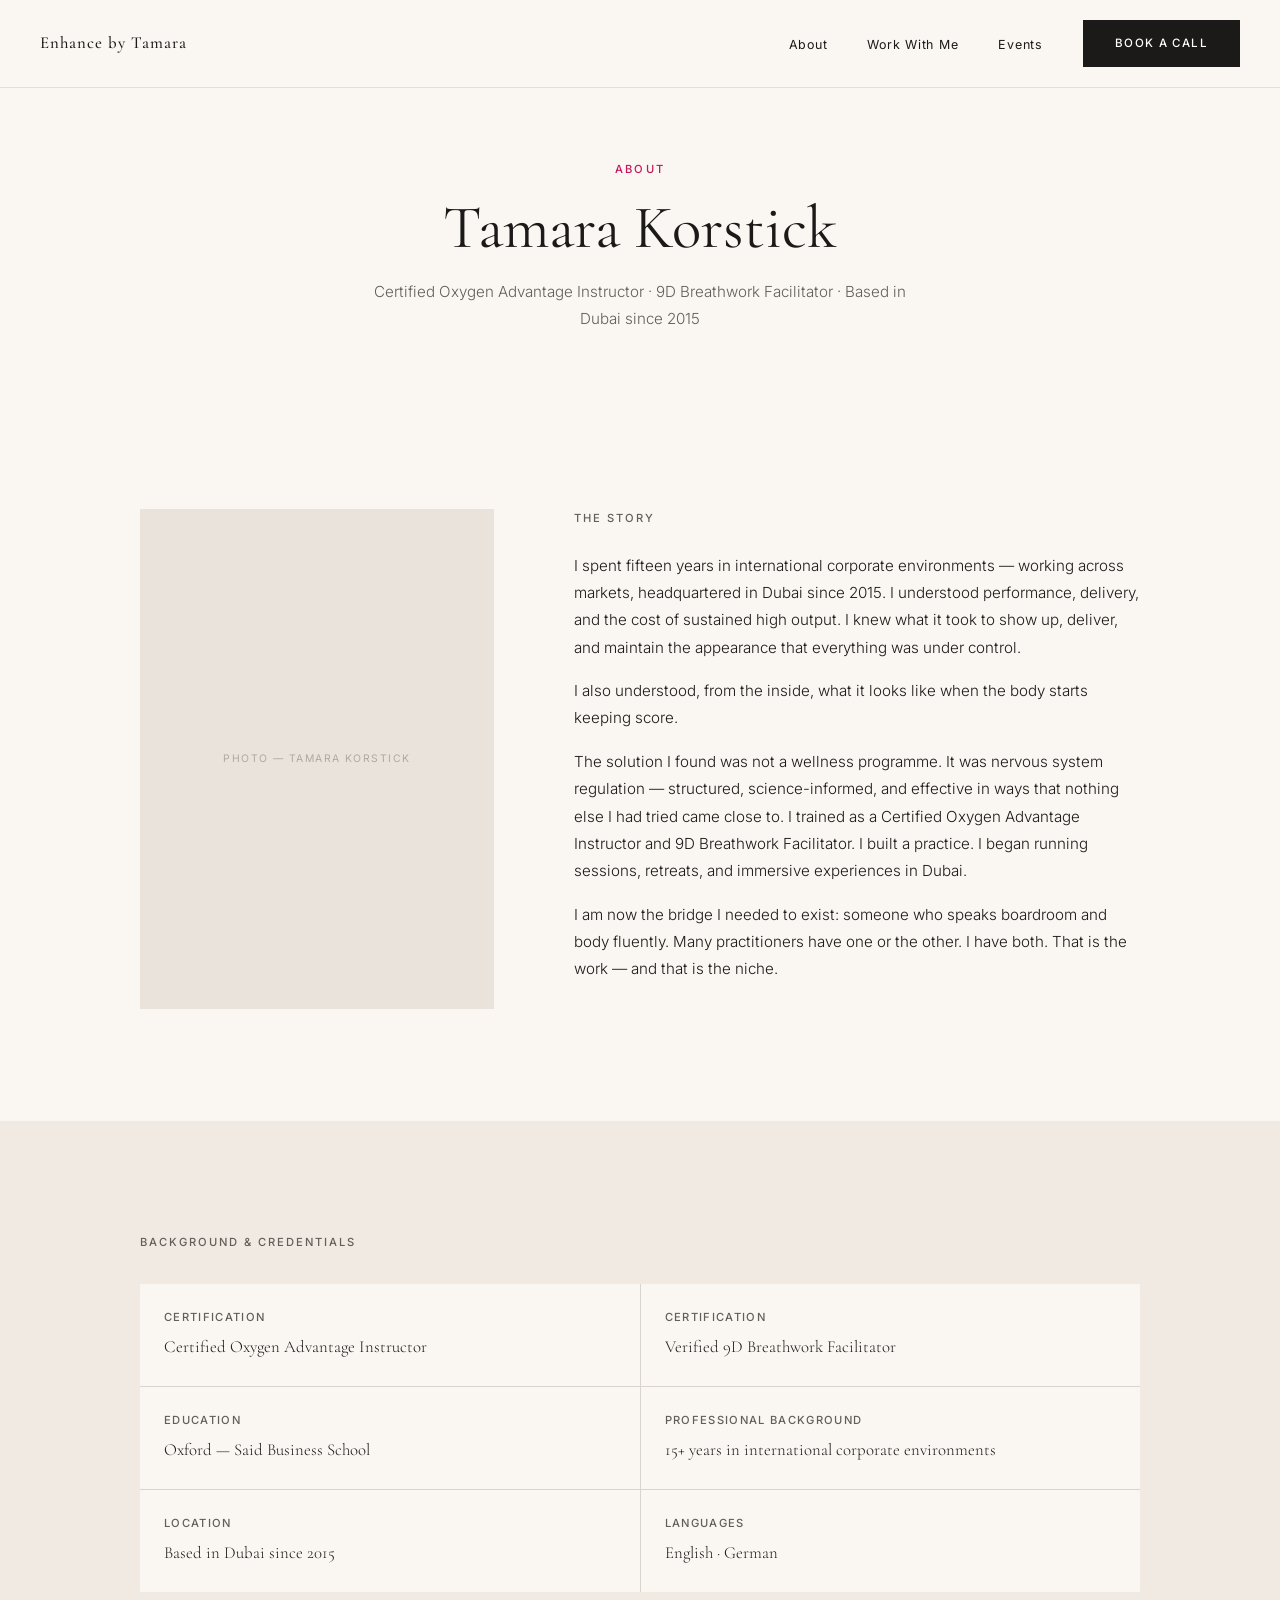
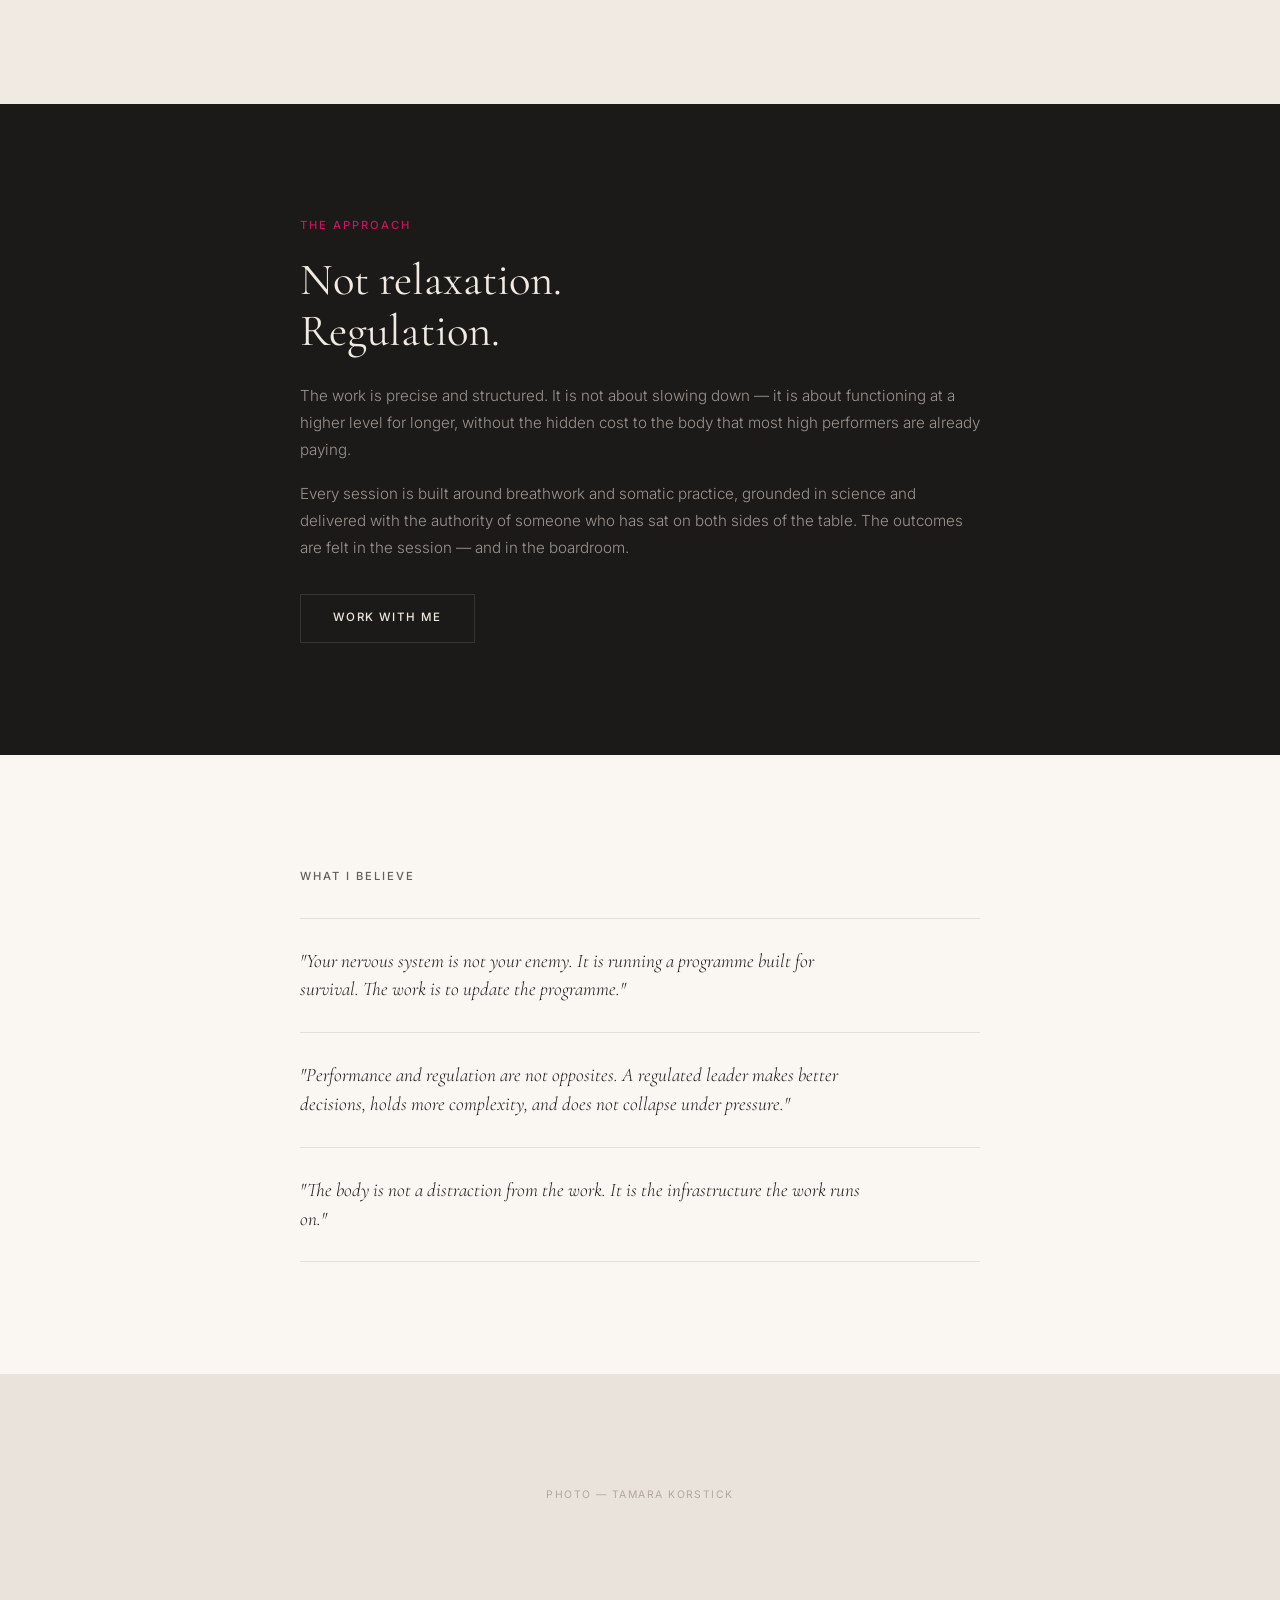
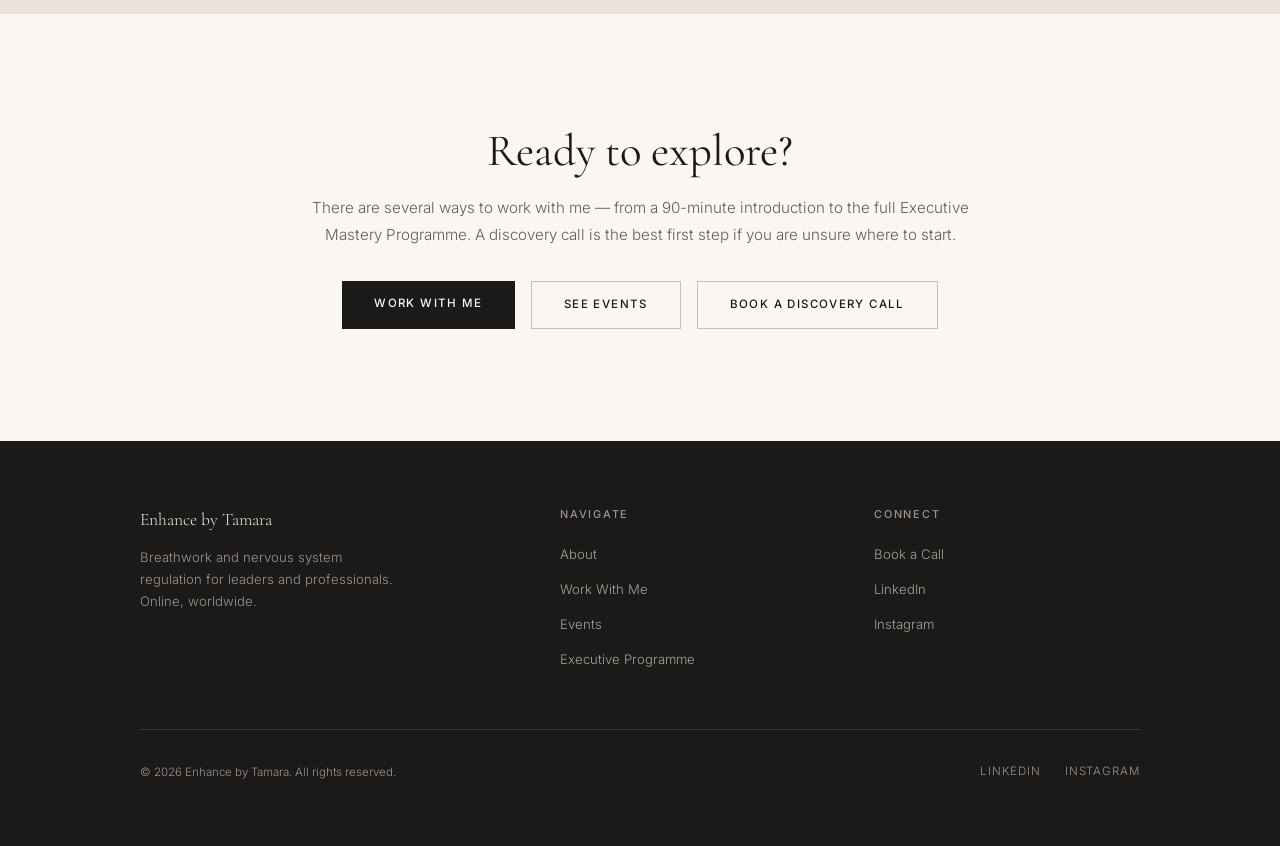
==== about.html @ 5b15f2de "Initial commit: Tamara main site Co-Authored-By: Claude Sonnet 4.6 <noreply@anthropic.com>" ====
<!DOCTYPE html>
<html lang="en">
<head>
  <script async src="https://www.googletagmanager.com/gtag/js?id=G-8ZHSK256HQ"></script>
  <script>
    window.dataLayer = window.dataLayer || [];
    function gtag(){dataLayer.push(arguments);}
    gtag('js', new Date());
    gtag('config', 'G-8ZHSK256HQ');
  </script>
  <meta charset="UTF-8">
  <meta name="viewport" content="width=device-width, initial-scale=1.0">
  <title>About Tamara Korstick | Enhance by Tamara</title>
  <meta name="description" content="Certified Oxygen Advantage Instructor and 9D Breathwork Facilitator. 15+ years in international corporate environments. Oxford educated. Based in Dubai since 2015.">
  <link rel="canonical" href="https://enhancebytamara.com/about.html">
  <link rel="icon" type="image/svg+xml" href="favicon.svg">
  <link rel="preconnect" href="https://fonts.googleapis.com">
  <link rel="preconnect" href="https://fonts.gstatic.com" crossorigin>
  <link href="https://fonts.googleapis.com/css2?family=Cormorant+Garamond:ital,wght@0,400;0,500;0,600;1,400&family=Inter:wght@300;400;500&display=swap" rel="stylesheet">
  <link rel="stylesheet" href="style.css">
  <style>
    /* About-specific layout */
    .about-intro {
      display: grid;
      grid-template-columns: 1fr 1.6fr;
      gap: 5rem;
      align-items: start;
    }

    .about-intro-photo {
      position: sticky;
      top: 6rem;
    }

    @media (max-width: 860px) {
      .about-intro { grid-template-columns: 1fr; gap: 2.5rem; }
      .about-intro-photo { position: static; }
    }
  </style>
</head>
<body>

  <!-- ── NAV ── -->
  <nav class="nav" role="navigation" aria-label="Main navigation">
    <a href="index.html" class="nav-logo">Enhance by Tamara</a>
    <button class="nav-toggle" aria-label="Toggle navigation" onclick="toggleNav(this)">
      <span></span><span></span><span></span>
    </button>
    <ul class="nav-links" id="navMenu" role="list">
      <li><a href="about.html" aria-current="page">About</a></li>
      <li><a href="work-with-me.html">Work With Me</a></li>
      <li><a href="events.html">Events</a></li>
      <li>
        <a href="https://calendly.com/enhancebytamara/meet-with-tamara"
           target="_blank" rel="noopener" class="nav-cta btn">Book a Call</a>
      </li>
    </ul>
  </nav>

  <!-- ── PAGE HERO ── -->
  <div class="page-hero">
    <span class="label">About</span>
    <h1>Tamara Korstick</h1>
    <p>Certified Oxygen Advantage Instructor &middot; 9D Breathwork Facilitator &middot; Based in Dubai since 2015</p>
  </div>

  <!-- ── STORY + PORTRAIT PLACEHOLDER ── -->
  <section class="section" aria-label="Tamara's story">
    <div class="inner-wide">
      <div class="about-intro">

        <!-- Portrait placeholder — sticky alongside the text -->
        <div class="about-intro-photo">
          <div class="ph ph--portrait" data-label="Photo — Tamara Korstick"></div>
        </div>

        <!-- Story text -->
        <div>
          <span class="label label-muted">The story</span>
          <p style="margin-top: 1.5rem;">I spent fifteen years in international corporate environments — working across markets, headquartered in Dubai since 2015. I understood performance, delivery, and the cost of sustained high output. I knew what it took to show up, deliver, and maintain the appearance that everything was under control.</p>
          <p style="margin-top: 1rem;">I also understood, from the inside, what it looks like when the body starts keeping score.</p>
          <p style="margin-top: 1rem;">The solution I found was not a wellness programme. It was nervous system regulation — structured, science-informed, and effective in ways that nothing else I had tried came close to. I trained as a Certified Oxygen Advantage Instructor and 9D Breathwork Facilitator. I built a practice. I began running sessions, retreats, and immersive experiences in Dubai.</p>
          <p style="margin-top: 1rem;">I am now the bridge I needed to exist: someone who speaks boardroom and body fluently. Many practitioners have one or the other. I have both. That is the work — and that is the niche.</p>
        </div>

      </div>
    </div>
  </section>

  <!-- ── CREDENTIALS ── -->
  <section class="section section-alt" aria-label="Credentials and background">
    <div class="inner-wide">
      <span class="label label-muted">Background &amp; credentials</span>
      <div class="credentials" style="margin-top: 2rem;">
        <div class="credential">
          <div class="credential-title">Certification</div>
          <div class="credential-value">Certified Oxygen Advantage Instructor</div>
        </div>
        <div class="credential">
          <div class="credential-title">Certification</div>
          <div class="credential-value">Verified 9D Breathwork Facilitator</div>
        </div>
        <div class="credential">
          <div class="credential-title">Education</div>
          <div class="credential-value">Oxford — Said Business School</div>
        </div>
        <div class="credential">
          <div class="credential-title">Professional background</div>
          <div class="credential-value">15+ years in international corporate environments</div>
        </div>
        <div class="credential">
          <div class="credential-title">Location</div>
          <div class="credential-value">Based in Dubai since 2015</div>
        </div>
        <div class="credential">
          <div class="credential-title">Languages</div>
          <div class="credential-value">English &middot; German</div>
        </div>
      </div>
    </div>
  </section>

  <!-- ── APPROACH (dark text section) ── -->
  <section class="section section-dark" aria-label="The approach">
    <div class="inner">
      <span class="label" style="color: var(--accent);">The approach</span>
      <h2 style="margin-top: 1.25rem; color: var(--text-on-dark);">Not relaxation.<br>Regulation.</h2>
      <p style="margin-top: 1.5rem;">The work is precise and structured. It is not about slowing down — it is about functioning at a higher level for longer, without the hidden cost to the body that most high performers are already paying.</p>
      <p style="margin-top: 1rem;">Every session is built around breathwork and somatic practice, grounded in science and delivered with the authority of someone who has sat on both sides of the table. The outcomes are felt in the session — and in the boardroom.</p>
      <a href="work-with-me.html" class="btn btn-outline-light" style="margin-top: 2rem;">Work With Me</a>
    </div>
  </section>

  <!-- ── BELIEFS ── -->
  <section class="section" aria-label="What Tamara believes">
    <div class="inner">
      <span class="label label-muted">What I believe</span>
      <div class="beliefs" style="margin-top: 2rem;">
        <div class="belief">
          <p>"Your nervous system is not your enemy. It is running a programme built for survival. The work is to update the programme."</p>
        </div>
        <div class="belief">
          <p>"Performance and regulation are not opposites. A regulated leader makes better decisions, holds more complexity, and does not collapse under pressure."</p>
        </div>
        <div class="belief">
          <p>"The body is not a distraction from the work. It is the infrastructure the work runs on."</p>
        </div>
      </div>
    </div>
  </section>

  <!-- ── SLIM PHOTO PLACEHOLDER ── -->
  <div class="ph ph--slim" data-label="Photo — Tamara Korstick"></div>

  <!-- ── CLOSING CTA ── -->
  <section class="section" style="text-align: center;" aria-label="Next steps">
    <div class="inner">
      <h2>Ready to explore?</h2>
      <p style="margin-top: 1rem; color: var(--text-muted);">There are several ways to work with me — from a 90-minute introduction to the full Executive Mastery Programme. A discovery call is the best first step if you are unsure where to start.</p>
      <div style="display: flex; gap: 1rem; justify-content: center; flex-wrap: wrap; margin-top: 2rem;">
        <a href="work-with-me.html" class="btn btn-dark">Work With Me</a>
        <a href="events.html" class="btn btn-outline">See Events</a>
        <a href="https://calendly.com/enhancebytamara/meet-with-tamara"
           target="_blank" rel="noopener" class="btn btn-outline">Book a Discovery Call</a>
      </div>
    </div>
  </section>

  <!-- ── FOOTER ── -->
  <footer class="footer" role="contentinfo">
    <div class="footer-inner">
      <div>
        <div class="footer-logo">Enhance by Tamara</div>
        <p class="footer-tagline">Breathwork and nervous system regulation for leaders and professionals. Online, worldwide.</p>
      </div>
      <nav class="footer-nav" aria-label="Footer navigation">
        <h4>Navigate</h4>
        <ul role="list">
          <li><a href="about.html">About</a></li>
          <li><a href="work-with-me.html">Work With Me</a></li>
          <li><a href="events.html">Events</a></li>
          <li><a href="https://corporate.enhancebytamara.com" target="_blank" rel="noopener">Executive Programme</a></li>
        </ul>
      </nav>
      <div class="footer-nav">
        <h4>Connect</h4>
        <ul role="list">
          <li><a href="https://calendly.com/enhancebytamara/meet-with-tamara" target="_blank" rel="noopener">Book a Call</a></li>
          <li><a href="https://www.linkedin.com/in/tamara-korstick/" target="_blank" rel="noopener">LinkedIn</a></li>
          <li><a href="https://www.instagram.com/enhancebytamara/" target="_blank" rel="noopener">Instagram</a></li>
        </ul>
      </div>
    </div>
    <div class="footer-bottom">
      <p>© 2026 Enhance by Tamara. All rights reserved.</p>
      <div class="footer-social">
        <a href="https://www.linkedin.com/in/tamara-korstick/" target="_blank" rel="noopener">LinkedIn</a>
        <a href="https://www.instagram.com/enhancebytamara/" target="_blank" rel="noopener">Instagram</a>
      </div>
    </div>
  </footer>

  <script>
    function toggleNav(btn) {
      const menu = document.getElementById('navMenu');
      menu.classList.toggle('open');
      btn.setAttribute('aria-expanded', menu.classList.contains('open'));
    }
  </script>

</body>
</html>
---- style.css ----
/* ============================================================
   Enhance by Tamara — Main Site Design System
   enhancebytamara.com
   Warm light luxury. Cormorant Garamond + Inter.
   ============================================================ */

*, *::before, *::after {
  margin: 0;
  padding: 0;
  box-sizing: border-box;
}

:root {
  --bg:               #FAF7F3;
  --bg-alt:           #F0EAE3;
  --bg-dark:          #1C1A18;
  --text:             #1C1A18;
  --text-muted:       #625E59;
  --text-on-dark:     #F0EAE3;
  --text-muted-dark:  #9A9490;
  --accent:           #C8145C;
  --accent-hover:     #A01049;
  --border:           rgba(28, 26, 24, 0.1);
  --border-dark:      rgba(240, 234, 227, 0.12);

  --serif:  'Cormorant Garamond', Georgia, serif;
  --sans:   'Inter', -apple-system, BlinkMacSystemFont, sans-serif;

  --space-xs:  0.5rem;
  --space-sm:  1rem;
  --space-md:  2rem;
  --space-lg:  4rem;
  --space-xl:  7rem;

  --max-content: 680px;
  --max-wide:    1000px;
}

html {
  font-size: 16px;
  scroll-behavior: smooth;
  -webkit-font-smoothing: antialiased;
  -moz-osx-font-smoothing: grayscale;
}

body {
  background: var(--bg);
  color: var(--text);
  font-family: var(--sans);
  font-weight: 300;
  line-height: 1.7;
}

img { display: block; max-width: 100%; }
a   { color: inherit; text-decoration: none; }

/* ── TYPOGRAPHY ──────────────────────────────────── */

.label {
  display: block;
  font-size: 0.7rem;
  font-weight: 500;
  letter-spacing: 0.18em;
  text-transform: uppercase;
  color: var(--accent);
}

.label-muted { color: var(--text-muted); }

h1 { font-family: var(--serif); font-weight: 400; line-height: 1.1; font-size: clamp(2.4rem, 5vw, 3.8rem); }
h2 { font-family: var(--serif); font-weight: 400; line-height: 1.15; font-size: clamp(1.9rem, 3.5vw, 2.8rem); }
h3 { font-family: var(--serif); font-weight: 400; line-height: 1.2; font-size: clamp(1.3rem, 2.5vw, 1.75rem); }

p { font-size: 0.95rem; line-height: 1.8; }

.text-serif {
  font-family: var(--serif);
  font-size: 1.2rem;
  font-weight: 400;
  line-height: 1.5;
  font-style: italic;
}

/* ── NAVIGATION ──────────────────────────────────── */

.nav {
  position: fixed;
  top: 0; left: 0; right: 0;
  z-index: 200;
  display: flex;
  align-items: center;
  justify-content: space-between;
  padding: 1.25rem 2.5rem;
  background: rgba(250, 247, 243, 0.94);
  backdrop-filter: blur(20px);
  -webkit-backdrop-filter: blur(20px);
  border-bottom: 1px solid var(--border);
}

.nav-logo {
  font-family: var(--serif);
  font-size: 1.05rem;
  font-weight: 500;
  letter-spacing: 0.06em;
  color: var(--text);
  flex-shrink: 0;
}

.nav-links {
  display: flex;
  align-items: center;
  gap: 2.5rem;
  list-style: none;
}

.nav-links a {
  font-size: 0.78rem;
  font-weight: 400;
  letter-spacing: 0.06em;
  color: var(--text);
  transition: color 0.2s;
}

.nav-links a:hover { color: var(--accent); }

.nav-cta {
  font-size: 0.72rem !important;
  font-weight: 500 !important;
  letter-spacing: 0.12em !important;
  text-transform: uppercase;
  color: white !important;
  background: var(--text);
  padding: 0.65rem 1.4rem;
  transition: background 0.2s;
}

.nav-cta:hover { background: var(--accent) !important; }

.nav-toggle {
  display: none;
  flex-direction: column;
  gap: 5px;
  background: none;
  border: none;
  cursor: pointer;
  padding: 6px;
  z-index: 201;
}

.nav-toggle span {
  display: block;
  width: 22px;
  height: 1.5px;
  background: var(--text);
  transition: all 0.3s;
}

/* ── BUTTONS ─────────────────────────────────────── */

.btn {
  display: inline-block;
  font-family: var(--sans);
  font-size: 0.72rem;
  font-weight: 500;
  letter-spacing: 0.12em;
  text-transform: uppercase;
  padding: 0.85rem 2rem;
  cursor: pointer;
  border: none;
  transition: all 0.25s;
  text-decoration: none;
  white-space: nowrap;
}

.btn-primary  { background: var(--accent); color: white; }
.btn-primary:hover { background: var(--accent-hover); }

.btn-dark     { background: var(--text); color: var(--bg); }
.btn-dark:hover { background: var(--accent); color: white; }

.btn-outline  { background: transparent; color: var(--text); border: 1px solid rgba(28,26,24,0.25); }
.btn-outline:hover { border-color: var(--text); }

.btn-outline-light { background: transparent; color: var(--text-on-dark); border: 1px solid var(--border-dark); }
.btn-outline-light:hover { border-color: var(--text-on-dark); }

/* ── SECTIONS ────────────────────────────────────── */

.section     { padding: var(--space-xl) var(--space-md); }
.section-alt { background: var(--bg-alt); }
.section-dark { background: var(--bg-dark); color: var(--text-on-dark); }
.section-dark p { color: var(--text-muted-dark); }
.section-dark .label { color: var(--text-muted-dark); }

.inner      { max-width: var(--max-content); margin: 0 auto; }
.inner-wide { max-width: var(--max-wide); margin: 0 auto; }

/* ── GRID UTILITY ────────────────────────────────── */

.grid-2 {
  display: grid;
  grid-template-columns: 1fr 1fr;
  gap: 5rem;
  align-items: center;
}

/* ── HERO ────────────────────────────────────────── */

.hero {
  min-height: 100vh;
  display: grid;
  grid-template-columns: 1fr 1fr;
}

.hero-text {
  display: flex;
  flex-direction: column;
  justify-content: center;
  padding: 8rem 4rem 6rem;
}

.hero-text .label { margin-bottom: 1.75rem; }
.hero-text h1     { margin-bottom: 1.5rem; }
.hero-text p      { margin-bottom: 2.5rem; max-width: 460px; color: var(--text-muted); }

.hero-btns { display: flex; gap: 1rem; flex-wrap: wrap; }

.hero-image { position: relative; overflow: hidden; }
.hero-image img { width: 100%; height: 100%; object-fit: cover; object-position: top center; }

/* ── PAGE HERO ───────────────────────────────────── */

.page-hero {
  padding: 10rem var(--space-md) var(--space-lg);
  text-align: center;
}

.page-hero .label { margin-bottom: 0; }
.page-hero h1     { margin-top: 1rem; }
.page-hero p      { margin-top: 1rem; max-width: 560px; margin-left: auto; margin-right: auto; color: var(--text-muted); }

/* ── LEAD MAGNET / DARK CTA ──────────────────────── */

.lead-magnet {
  background: var(--bg-dark);
  padding: var(--space-lg) var(--space-md);
  text-align: center;
  color: var(--text-on-dark);
}

.lead-magnet .label    { margin-bottom: 0; color: var(--text-muted-dark); }
.lead-magnet h2        { margin-top: 1rem; color: var(--text-on-dark); }
.lead-magnet > p       { color: var(--text-muted-dark); max-width: 520px; margin: 1rem auto 2rem; }

.lead-form {
  display: flex;
  max-width: 440px;
  margin: 0 auto;
}

.lead-form input[type="email"] {
  flex: 1;
  padding: 0.85rem 1.25rem;
  font-family: var(--sans);
  font-size: 0.9rem;
  background: rgba(255,255,255,0.06);
  border: 1px solid var(--border-dark);
  color: var(--text-on-dark);
  outline: none;
  min-width: 0;
}

.lead-form input::placeholder { color: var(--text-muted-dark); }

.lead-success {
  display: none;
  font-family: var(--serif);
  font-size: 1.25rem;
  font-style: italic;
  color: var(--text-on-dark);
  margin-top: 1.5rem;
}

.lead-note {
  font-size: 0.72rem;
  color: var(--text-muted-dark);
  margin-top: 1.25rem;
}

/* ── CARDS ───────────────────────────────────────── */

.cards {
  display: grid;
  grid-template-columns: repeat(3, 1fr);
  gap: 1.5px;
  background: var(--border);
}

.card {
  background: var(--bg);
  padding: 2.5rem 2rem;
}

.card .label   { margin-bottom: 1.25rem; }
.card h3       { margin-bottom: 1rem; }
.card p        { font-size: 0.88rem; color: var(--text); margin-bottom: 1.75rem; line-height: 1.7; }

/* ── STATS ───────────────────────────────────────── */

.stat-row { display: flex; gap: 3rem; flex-wrap: wrap; }

.stat-number {
  font-family: var(--serif);
  font-size: 3rem;
  font-weight: 400;
  line-height: 1;
  color: var(--accent);
}

.stat-label {
  font-size: 0.78rem;
  color: var(--text-muted);
  margin-top: 0.3rem;
  line-height: 1.4;
}

/* ── TESTIMONIAL ─────────────────────────────────── */

.testimonial {
  border-left: 2px solid var(--accent);
  padding-left: 1.75rem;
}

.testimonial blockquote {
  font-family: var(--serif);
  font-size: 1.25rem;
  font-style: italic;
  line-height: 1.55;
  color: var(--text);
  margin-bottom: 1rem;
}

.testimonial cite {
  font-size: 0.75rem;
  font-style: normal;
  color: var(--text-muted);
  letter-spacing: 0.06em;
}

/* ── SPLIT (photo + text) ────────────────────────── */

.split {
  display: grid;
  grid-template-columns: 1fr 1fr;
  align-items: stretch;
}

.split-photo { overflow: hidden; min-height: 480px; }
.split-photo img { width: 100%; height: 100%; object-fit: cover; object-position: top center; }

.split-text {
  padding: 4rem;
  display: flex;
  flex-direction: column;
  justify-content: center;
}

.split-text .label { margin-bottom: 1.25rem; }
.split-text h2     { margin-bottom: 1.25rem; }
.split-text p      { color: var(--text-muted); margin-bottom: 1rem; }
.split-text p:last-of-type { margin-bottom: 0; }

/* ── CREDENTIALS ─────────────────────────────────── */

.credentials {
  display: grid;
  grid-template-columns: repeat(2, 1fr);
  gap: 1px;
  background: var(--border);
}

.credential { background: var(--bg); padding: 1.5rem; }

.credential-title {
  font-size: 0.7rem;
  font-weight: 500;
  letter-spacing: 0.12em;
  text-transform: uppercase;
  color: var(--text-muted);
  margin-bottom: 0.4rem;
}

.credential-value {
  font-family: var(--serif);
  font-size: 1.05rem;
}

/* ── BELIEFS ─────────────────────────────────────── */

.beliefs { display: flex; flex-direction: column; }

.belief {
  padding: 1.75rem 0;
  border-bottom: 1px solid var(--border);
}

.belief:first-child { border-top: 1px solid var(--border); }

.belief p {
  font-family: var(--serif);
  font-size: 1.2rem;
  font-style: italic;
  line-height: 1.5;
  color: var(--text);
  max-width: 560px;
}

/* ── OFFERING PATHS ──────────────────────────────── */

.path {
  padding: var(--space-lg) 0;
  border-bottom: 1px solid var(--border);
}

.path:last-of-type { border-bottom: none; }

.path-header {
  display: flex;
  align-items: baseline;
  gap: 1.5rem;
  margin-bottom: 1.5rem;
}

.path-number {
  font-family: var(--serif);
  font-size: 3rem;
  color: var(--border);
  line-height: 1;
  flex-shrink: 0;
}

.path h2      { margin-bottom: 0.75rem; }
.path p       { color: var(--text); margin-bottom: 0.85rem; }
.path .path-meta {
  font-size: 0.78rem;
  font-style: italic;
  color: var(--text-muted);
  letter-spacing: 0.04em;
  margin-bottom: 1.25rem !important;
}

.path .btn { margin-top: 0.75rem; }

/* ── FAQ ─────────────────────────────────────────── */

.faq { border-top: 1px solid var(--border); }

.faq-item { border-bottom: 1px solid var(--border); }

.faq-item summary {
  padding: 1.5rem 0;
  cursor: pointer;
  list-style: none;
  display: flex;
  justify-content: space-between;
  align-items: center;
  font-family: var(--serif);
  font-size: 1.1rem;
  gap: 1rem;
}

.faq-item summary::-webkit-details-marker { display: none; }

.faq-item summary::after {
  content: '+';
  font-family: var(--sans);
  font-size: 1.1rem;
  color: var(--accent);
  flex-shrink: 0;
}

.faq-item[open] summary::after { content: '−'; }

.faq-answer {
  padding: 0 2rem 1.5rem 0;
  color: var(--text-muted);
  font-size: 0.92rem;
  line-height: 1.8;
  max-width: 580px;
}

/* ── EVENT CARD ──────────────────────────────────── */

.event-card {
  background: var(--bg-alt);
  padding: 2.5rem;
  display: grid;
  grid-template-columns: 1fr auto;
  align-items: start;
  gap: 2.5rem;
}

.event-meta .label   { margin-bottom: 0.75rem; }
.event-meta h3       { margin-bottom: 0.75rem; }
.event-meta p        { color: var(--text); font-size: 0.88rem; margin-bottom: 0.5rem; }

.event-details {
  display: flex;
  flex-direction: column;
  gap: 0.3rem;
  margin-top: 1rem;
  font-size: 0.78rem;
  color: var(--text-muted);
  letter-spacing: 0.03em;
}

/* ── FULL-WIDTH PHOTO ────────────────────────────── */

.photo-full { height: 60vh; overflow: hidden; }
.photo-full img { width: 100%; height: 100%; object-fit: cover; object-position: center 20%; }

/* ── PROBLEM LIST ────────────────────────────────── */

.problem-list { display: flex; flex-direction: column; margin-top: 2rem; }

.problem-item {
  padding: 1.4rem 0;
  border-bottom: 1px solid var(--border);
}

.problem-item:first-child { border-top: 1px solid var(--border); }

/* ── FOOTER ──────────────────────────────────────── */

.footer {
  background: var(--bg-dark);
  color: var(--text-on-dark);
  padding: var(--space-lg) var(--space-md);
}

.footer-inner {
  max-width: var(--max-wide);
  margin: 0 auto;
  display: grid;
  grid-template-columns: 1.4fr 1fr 1fr;
  gap: 3rem;
}

.footer-logo {
  font-family: var(--serif);
  font-size: 1.1rem;
  margin-bottom: 0.75rem;
}

.footer-tagline {
  font-size: 0.82rem;
  color: var(--text-muted-dark);
  line-height: 1.65;
  max-width: 260px;
}

.footer-nav h4 {
  font-size: 0.68rem;
  font-weight: 500;
  letter-spacing: 0.16em;
  text-transform: uppercase;
  color: var(--text-muted-dark);
  margin-bottom: 1rem;
}

.footer-nav ul { list-style: none; }
.footer-nav li { margin-bottom: 0.5rem; }

.footer-nav a {
  font-size: 0.82rem;
  color: var(--text-on-dark);
  opacity: 0.65;
  transition: opacity 0.2s;
}

.footer-nav a:hover { opacity: 1; }

.footer-bottom {
  max-width: var(--max-wide);
  margin: 3rem auto 0;
  padding-top: 2rem;
  border-top: 1px solid var(--border-dark);
  display: flex;
  justify-content: space-between;
  align-items: center;
}

.footer-bottom p {
  font-size: 0.72rem;
  color: var(--text-muted-dark);
}

.footer-social { display: flex; gap: 1.5rem; }

.footer-social a {
  font-size: 0.72rem;
  color: var(--text-muted-dark);
  letter-spacing: 0.08em;
  text-transform: uppercase;
  transition: color 0.2s;
}

.footer-social a:hover { color: var(--accent); }

/* ── HERO CENTERED ───────────────────────────────── */

.hero-centered {
  min-height: 88vh;
  display: flex;
  flex-direction: column;
  align-items: center;
  justify-content: center;
  text-align: center;
  padding: 9rem 2rem 5rem;
}

.hero-centered .label    { margin-bottom: 2rem; }
.hero-centered h1        { max-width: 700px; }
.hero-centered .hero-rule {
  width: 40px;
  height: 2px;
  background: var(--accent);
  margin: 2rem auto;
  flex-shrink: 0;
}
.hero-centered p         { max-width: 460px; margin: 0 auto 2.5rem; color: var(--text-muted); }
.hero-centered .hero-btns { justify-content: center; }

/* ── PHOTO PLACEHOLDER ───────────────────────────── */

.ph {
  background: #EAE3DC;
  display: flex;
  align-items: center;
  justify-content: center;
  width: 100%;
  position: relative;
}

.ph::after {
  content: attr(data-label);
  font-family: var(--sans);
  font-size: 0.65rem;
  font-weight: 400;
  letter-spacing: 0.14em;
  text-transform: uppercase;
  color: #B0A89F;
}

/* Placeholder sizes */
.ph--wide     { height: 460px; }
.ph--medium   { height: 360px; }
.ph--slim     { height: 240px; }
.ph--portrait {
  height: 500px;
  max-width: 380px;
  margin: 0 auto;
  display: flex;
}

/* ── MOBILE ──────────────────────────────────────── */

@media (max-width: 860px) {
  :root {
    --space-xl: 4rem;
    --space-lg: 2.5rem;
  }

  /* Nav */
  .nav { padding: 1rem 1.25rem; }
  .nav-toggle { display: flex; }

  .nav-links {
    position: fixed;
    top: 0; left: 0; right: 0; bottom: 0;
    background: var(--bg);
    flex-direction: column;
    justify-content: center;
    align-items: center;
    gap: 2rem;
    opacity: 0;
    pointer-events: none;
    transition: opacity 0.3s;
    z-index: 199;
  }

  .nav-links.open { opacity: 1; pointer-events: all; }
  .nav-links a { font-size: 1.1rem; }

  /* Hero */
  .hero { grid-template-columns: 1fr; min-height: auto; }
  .hero-text { padding: 7rem 1.5rem 3rem; }
  .hero-image { height: 65vw; min-height: 260px; max-height: 400px; }

  /* Sections */
  .section { padding: var(--space-xl) 1.25rem; }
  .page-hero { padding: 8rem 1.25rem var(--space-lg); }

  /* Split */
  .split { grid-template-columns: 1fr; }
  .split-photo { min-height: 280px; max-height: 360px; }
  .split-text { padding: 2.5rem 1.25rem; }

  /* Cards */
  .cards { grid-template-columns: 1fr; }

  /* Grid 2 */
  .grid-2 { grid-template-columns: 1fr; gap: 3rem; }

  /* Lead form */
  .lead-form { flex-direction: column; }
  .lead-form input[type="email"] { width: 100%; }

  /* Event card */
  .event-card { grid-template-columns: 1fr; gap: 1.5rem; }

  /* Credentials */
  .credentials { grid-template-columns: 1fr; }

  /* Stat row */
  .stat-row { gap: 2rem; }

  /* Footer */
  .footer-inner { grid-template-columns: 1fr; gap: 2rem; }
  .footer-tagline { max-width: 100%; }
  .footer-bottom { flex-direction: column; gap: 1rem; text-align: center; }

  /* Photo full */
  .photo-full { height: 45vw; min-height: 220px; }

  /* Path header */
  .path-header { flex-wrap: wrap; gap: 0.5rem; }
  .path-number { font-size: 2.2rem; }
}
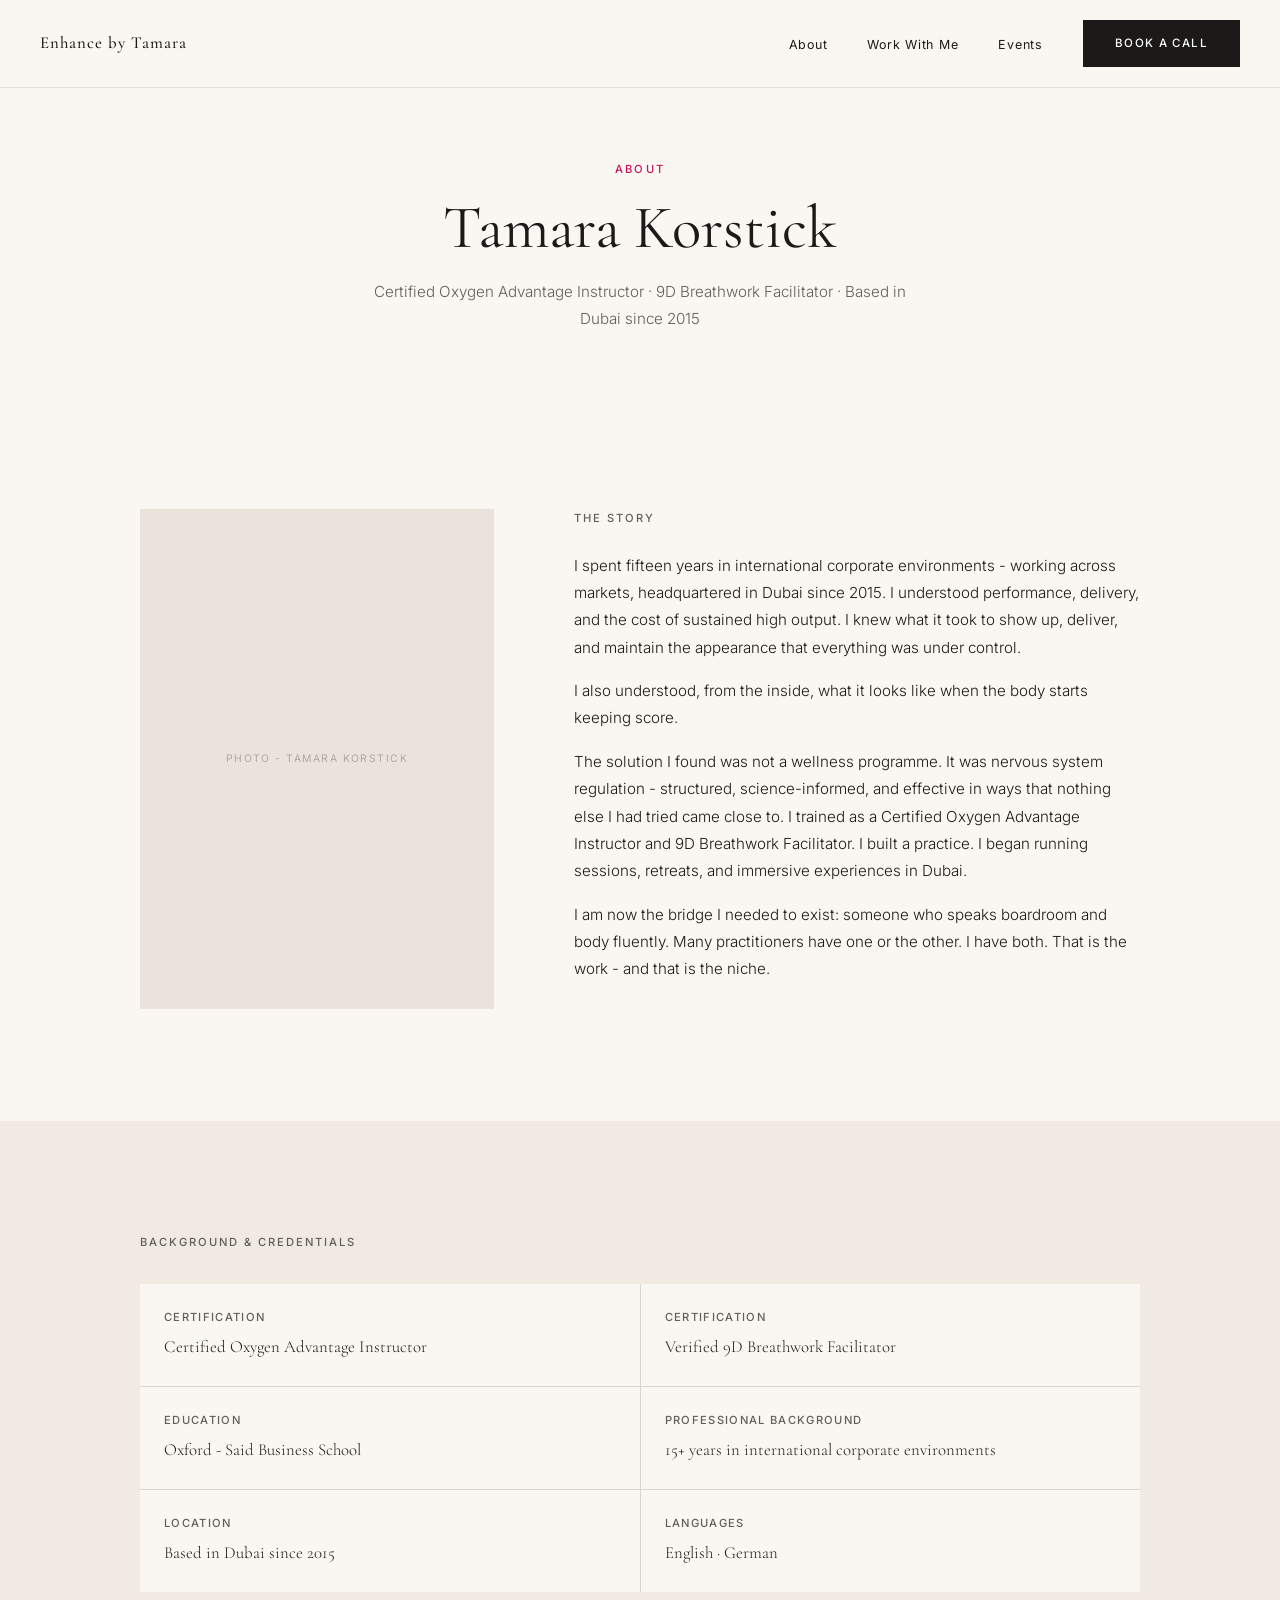
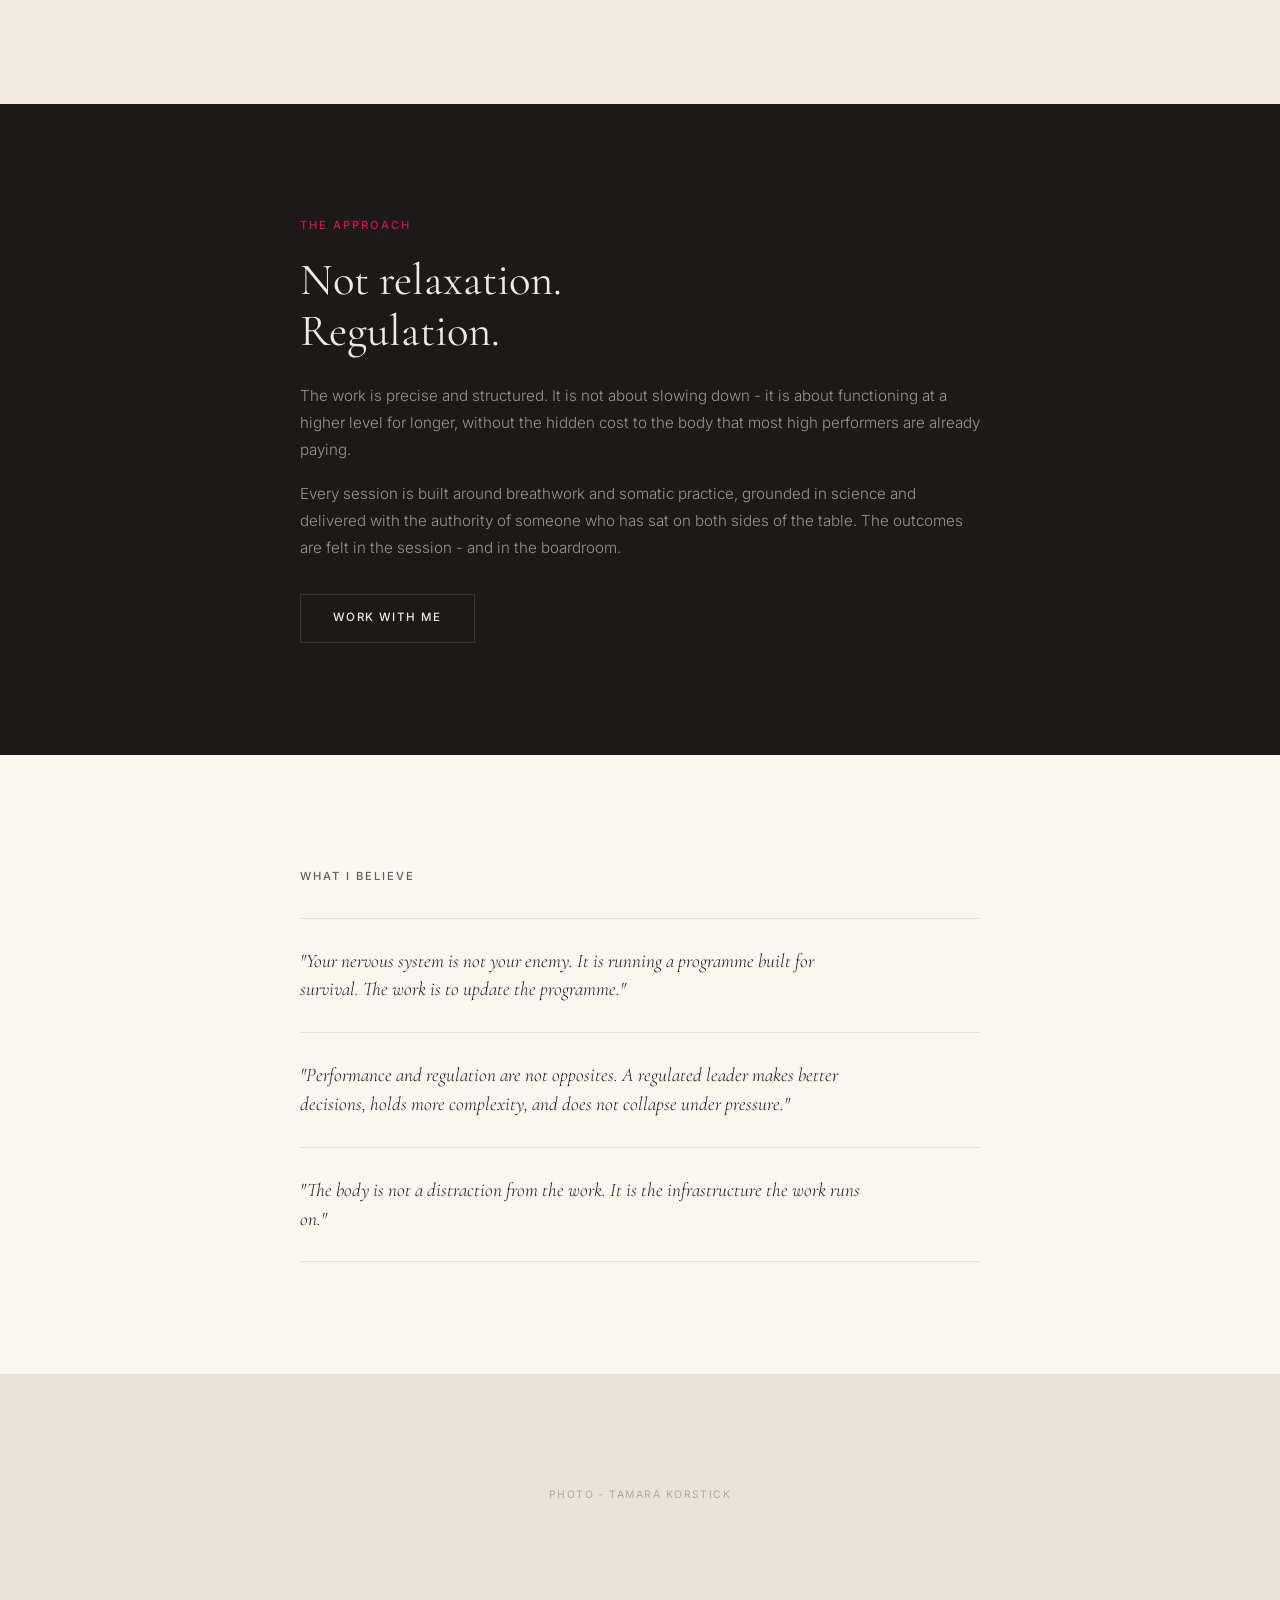
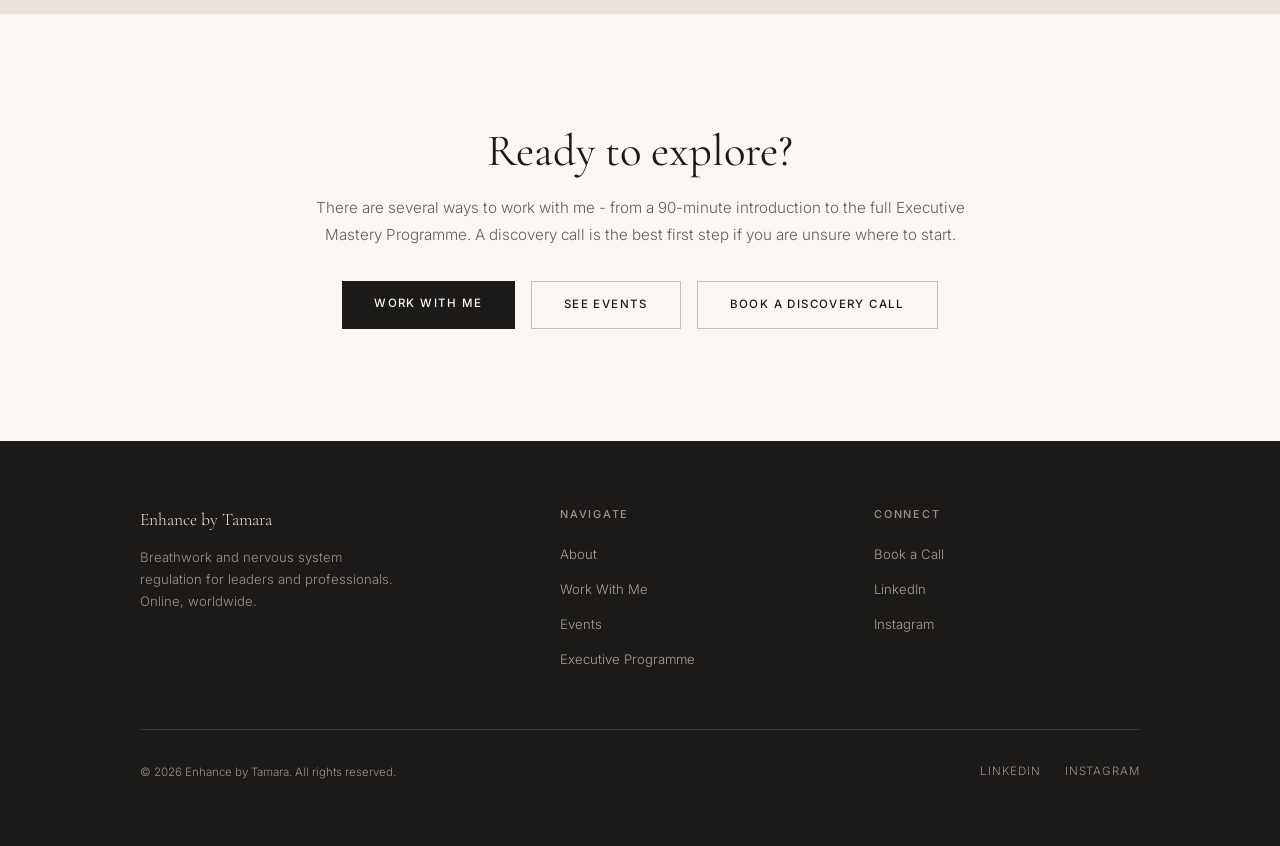
==== commit a04be406: "replace -- with -" ====
--- a/about.html
+++ b/about.html
@@ -1,12 +1,12 @@
 <!DOCTYPE html>
 <html lang="en">
 <head>
-  <script async src="https://www.googletagmanager.com/gtag/js?id=G-8ZHSK256HQ"></script>
+  <script async src="https://www.googletagmanager.com/gtag/js?id=G-301PP8ZPSJ"></script>
   <script>
     window.dataLayer = window.dataLayer || [];
     function gtag(){dataLayer.push(arguments);}
     gtag('js', new Date());
-    gtag('config', 'G-8ZHSK256HQ');
+    gtag('config', 'G-301PP8ZPSJ');
   </script>
   <meta charset="UTF-8">
   <meta name="viewport" content="width=device-width, initial-scale=1.0">
@@ -69,18 +69,18 @@
     <div class="inner-wide">
       <div class="about-intro">
 
-        <!-- Portrait placeholder — sticky alongside the text -->
+        <!-- Portrait placeholder - sticky alongside the text -->
         <div class="about-intro-photo">
-          <div class="ph ph--portrait" data-label="Photo — Tamara Korstick"></div>
+          <div class="ph ph--portrait" data-label="Photo - Tamara Korstick"></div>
         </div>
 
         <!-- Story text -->
         <div>
           <span class="label label-muted">The story</span>
-          <p style="margin-top: 1.5rem;">I spent fifteen years in international corporate environments — working across markets, headquartered in Dubai since 2015. I understood performance, delivery, and the cost of sustained high output. I knew what it took to show up, deliver, and maintain the appearance that everything was under control.</p>
+          <p style="margin-top: 1.5rem;">I spent fifteen years in international corporate environments - working across markets, headquartered in Dubai since 2015. I understood performance, delivery, and the cost of sustained high output. I knew what it took to show up, deliver, and maintain the appearance that everything was under control.</p>
           <p style="margin-top: 1rem;">I also understood, from the inside, what it looks like when the body starts keeping score.</p>
-          <p style="margin-top: 1rem;">The solution I found was not a wellness programme. It was nervous system regulation — structured, science-informed, and effective in ways that nothing else I had tried came close to. I trained as a Certified Oxygen Advantage Instructor and 9D Breathwork Facilitator. I built a practice. I began running sessions, retreats, and immersive experiences in Dubai.</p>
-          <p style="margin-top: 1rem;">I am now the bridge I needed to exist: someone who speaks boardroom and body fluently. Many practitioners have one or the other. I have both. That is the work — and that is the niche.</p>
+          <p style="margin-top: 1rem;">The solution I found was not a wellness programme. It was nervous system regulation - structured, science-informed, and effective in ways that nothing else I had tried came close to. I trained as a Certified Oxygen Advantage Instructor and 9D Breathwork Facilitator. I built a practice. I began running sessions, retreats, and immersive experiences in Dubai.</p>
+          <p style="margin-top: 1rem;">I am now the bridge I needed to exist: someone who speaks boardroom and body fluently. Many practitioners have one or the other. I have both. That is the work - and that is the niche.</p>
         </div>
 
       </div>
@@ -102,7 +102,7 @@
         </div>
         <div class="credential">
           <div class="credential-title">Education</div>
-          <div class="credential-value">Oxford — Said Business School</div>
+          <div class="credential-value">Oxford - Said Business School</div>
         </div>
         <div class="credential">
           <div class="credential-title">Professional background</div>
@@ -125,8 +125,8 @@
     <div class="inner">
       <span class="label" style="color: var(--accent);">The approach</span>
       <h2 style="margin-top: 1.25rem; color: var(--text-on-dark);">Not relaxation.<br>Regulation.</h2>
-      <p style="margin-top: 1.5rem;">The work is precise and structured. It is not about slowing down — it is about functioning at a higher level for longer, without the hidden cost to the body that most high performers are already paying.</p>
-      <p style="margin-top: 1rem;">Every session is built around breathwork and somatic practice, grounded in science and delivered with the authority of someone who has sat on both sides of the table. The outcomes are felt in the session — and in the boardroom.</p>
+      <p style="margin-top: 1.5rem;">The work is precise and structured. It is not about slowing down - it is about functioning at a higher level for longer, without the hidden cost to the body that most high performers are already paying.</p>
+      <p style="margin-top: 1rem;">Every session is built around breathwork and somatic practice, grounded in science and delivered with the authority of someone who has sat on both sides of the table. The outcomes are felt in the session - and in the boardroom.</p>
       <a href="work-with-me.html" class="btn btn-outline-light" style="margin-top: 2rem;">Work With Me</a>
     </div>
   </section>
@@ -150,13 +150,13 @@
   </section>
 
   <!-- ── SLIM PHOTO PLACEHOLDER ── -->
-  <div class="ph ph--slim" data-label="Photo — Tamara Korstick"></div>
+  <div class="ph ph--slim" data-label="Photo - Tamara Korstick"></div>
 
   <!-- ── CLOSING CTA ── -->
   <section class="section" style="text-align: center;" aria-label="Next steps">
     <div class="inner">
       <h2>Ready to explore?</h2>
-      <p style="margin-top: 1rem; color: var(--text-muted);">There are several ways to work with me — from a 90-minute introduction to the full Executive Mastery Programme. A discovery call is the best first step if you are unsure where to start.</p>
+      <p style="margin-top: 1rem; color: var(--text-muted);">There are several ways to work with me - from a 90-minute introduction to the full Executive Mastery Programme. A discovery call is the best first step if you are unsure where to start.</p>
       <div style="display: flex; gap: 1rem; justify-content: center; flex-wrap: wrap; margin-top: 2rem;">
         <a href="work-with-me.html" class="btn btn-dark">Work With Me</a>
         <a href="events.html" class="btn btn-outline">See Events</a>
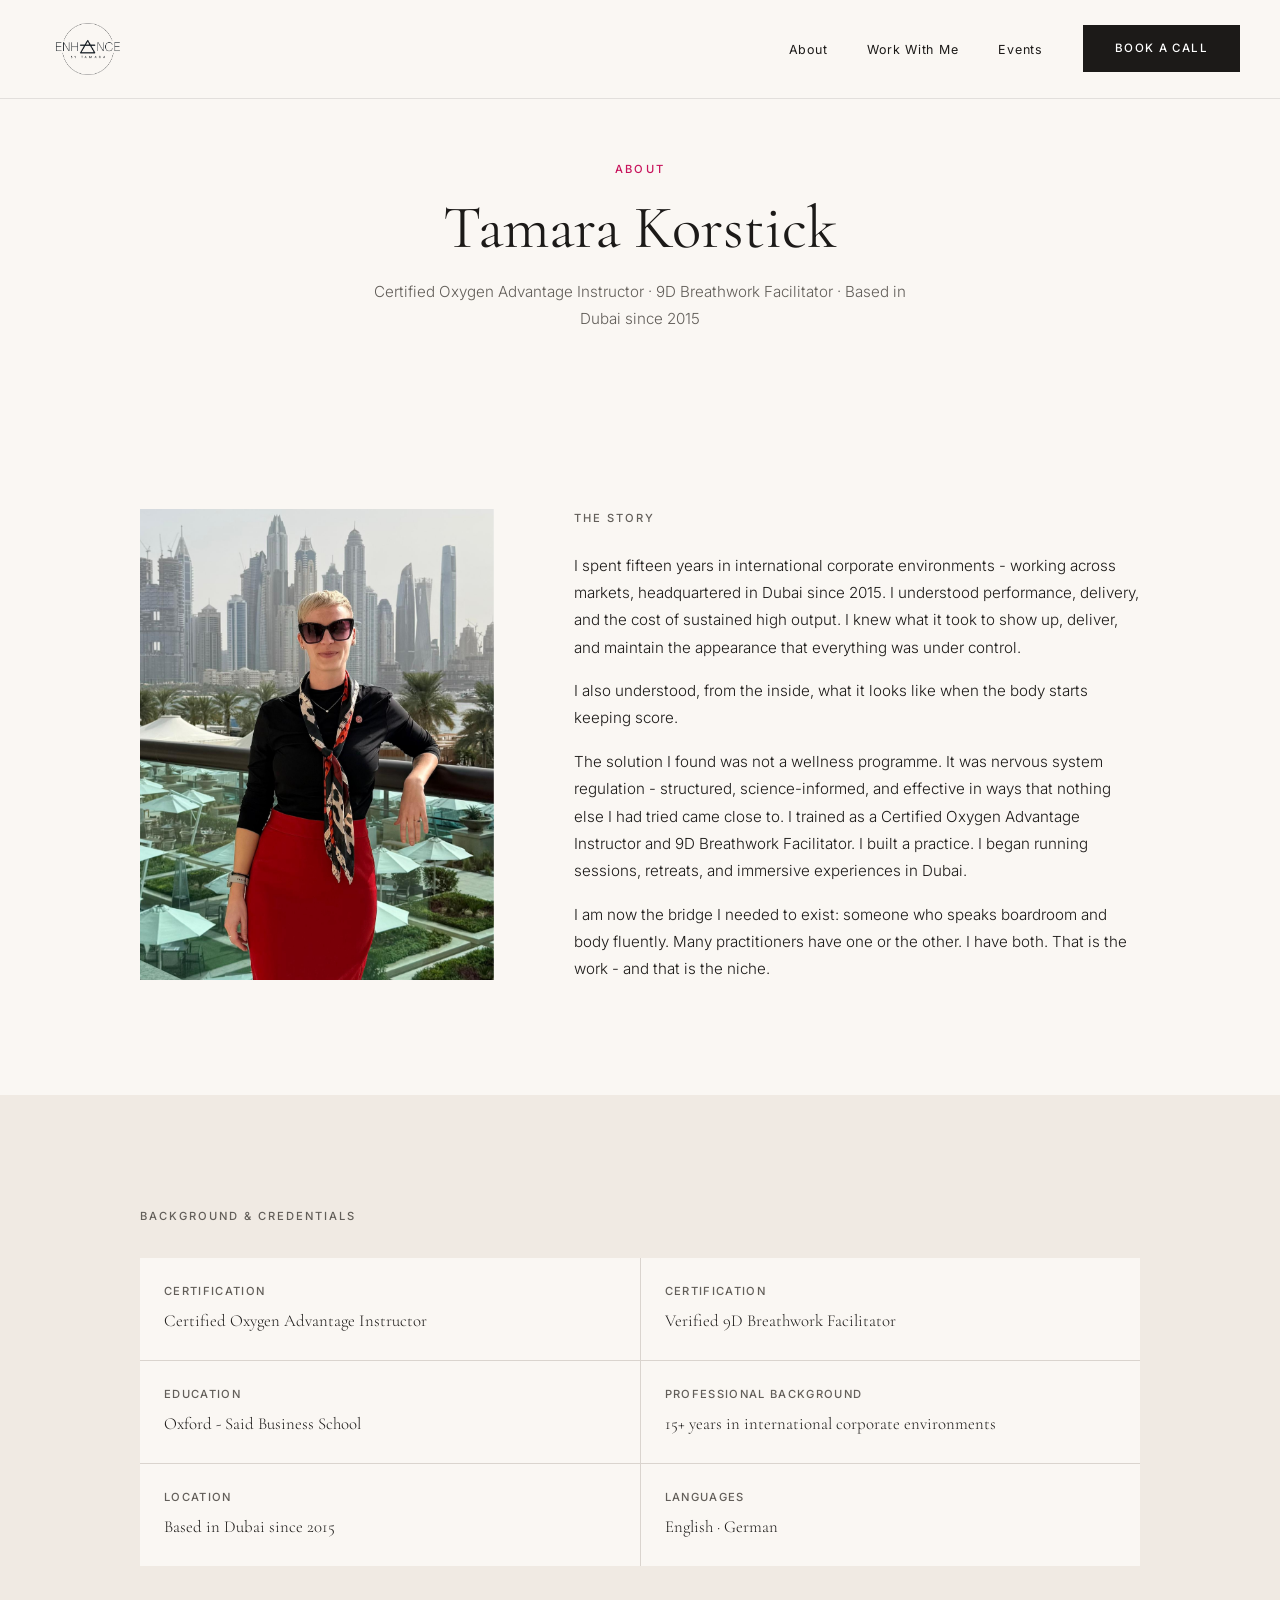
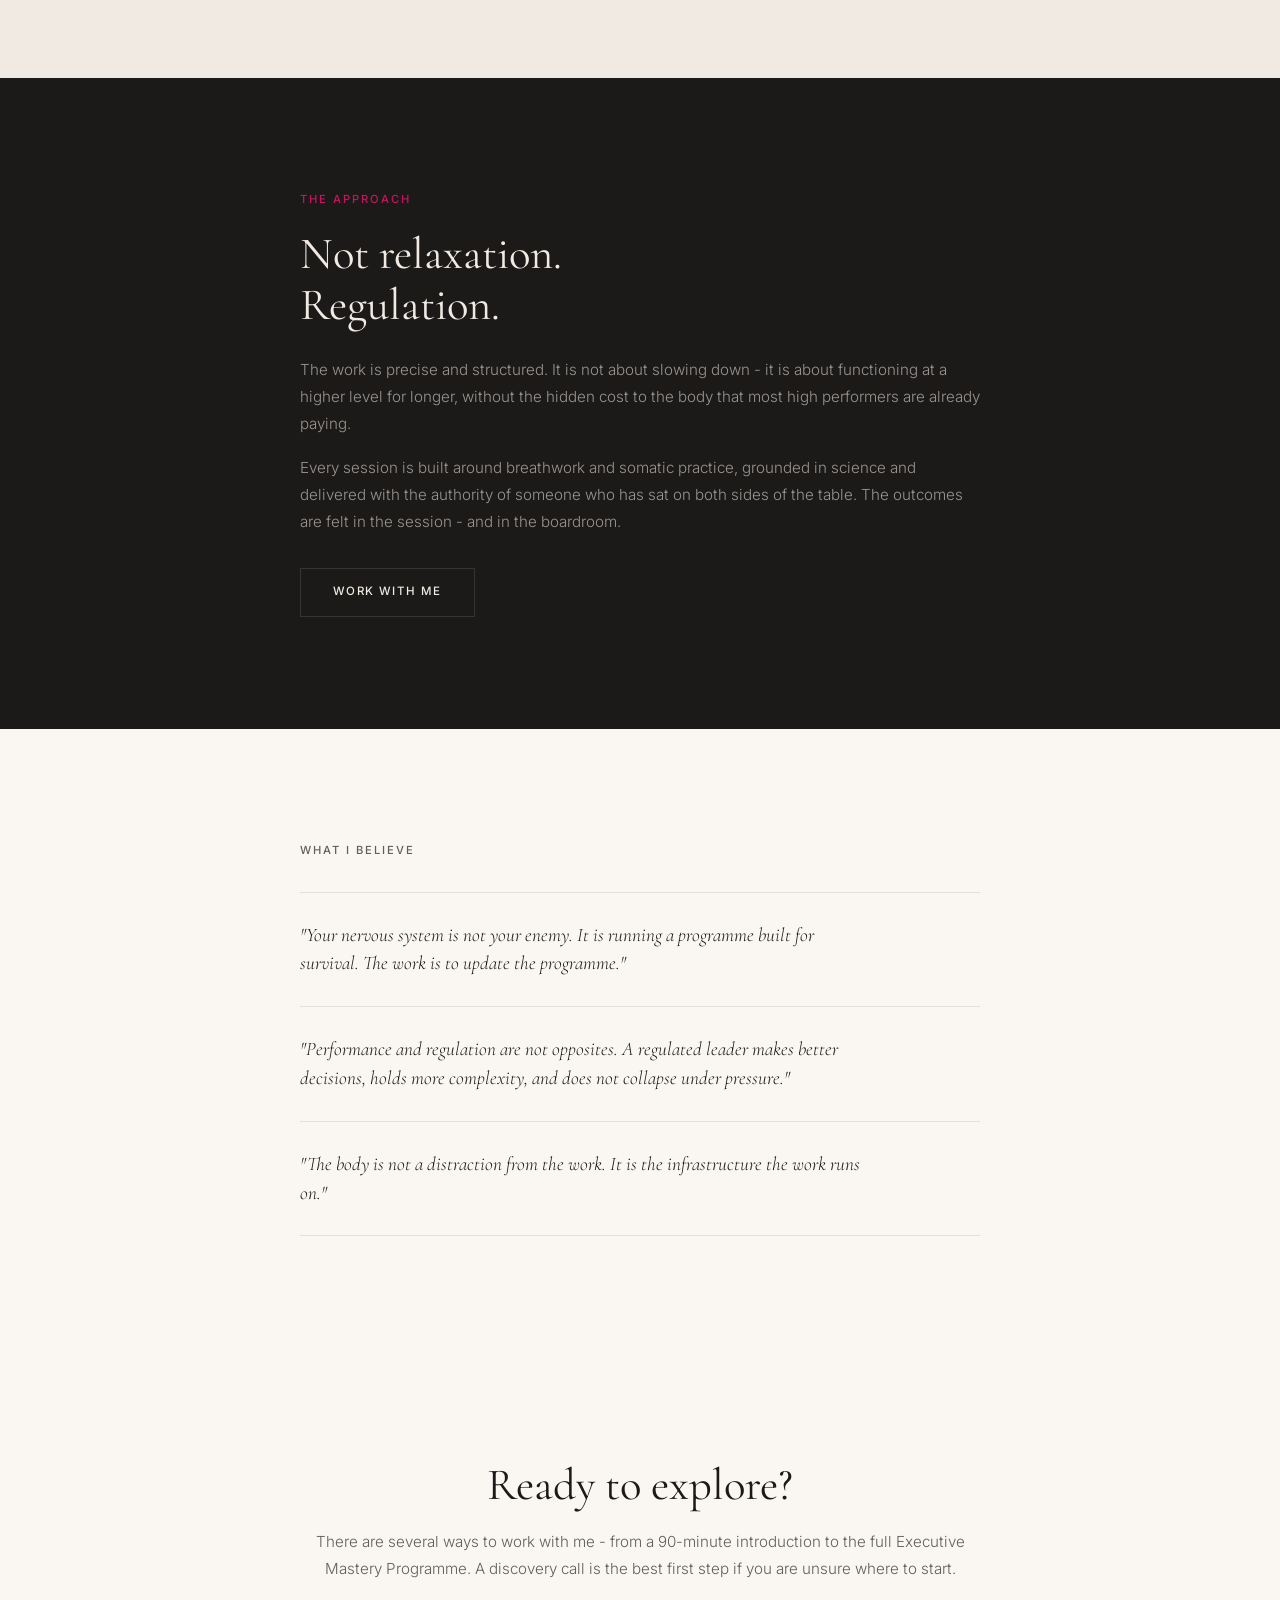
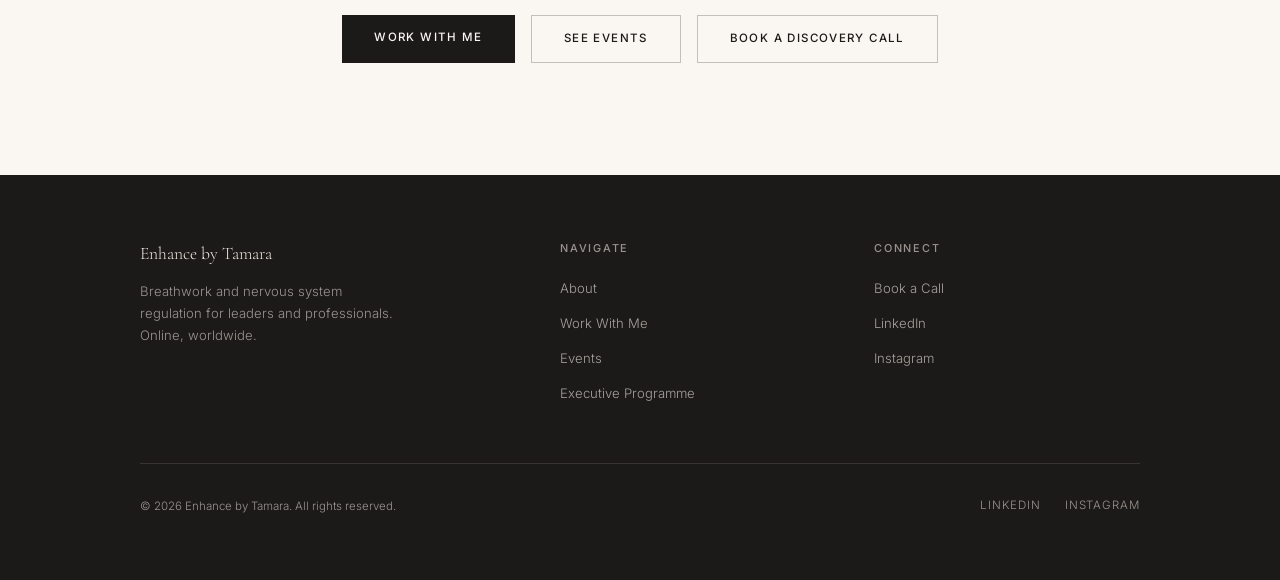
==== commit fc1c9ffc: "Add events gallery, audio lead magnet, and site-wide photo updates - Events page: horizontal swipe g" ====
--- a/about.html
+++ b/about.html
@@ -42,7 +42,9 @@
 
   <!-- ── NAV ── -->
   <nav class="nav" role="navigation" aria-label="Main navigation">
-    <a href="index.html" class="nav-logo">Enhance by Tamara</a>
+    <a href="index.html" class="nav-logo">
+      <img src="photos/logo enhance by tamara.png" alt="Enhance by Tamara" class="nav-logo-img">
+    </a>
     <button class="nav-toggle" aria-label="Toggle navigation" onclick="toggleNav(this)">
       <span></span><span></span><span></span>
     </button>
@@ -69,9 +71,13 @@
     <div class="inner-wide">
       <div class="about-intro">
 
-        <!-- Portrait placeholder - sticky alongside the text -->
+        <!-- Portrait photo - sticky alongside the text -->
         <div class="about-intro-photo">
-          <div class="ph ph--portrait" data-label="Photo - Tamara Korstick"></div>
+          <div style="aspect-ratio:3/4; overflow:hidden;">
+            <img src="photos/3%204%20aspect%20ratio%20-%20tamara%20dubai.png"
+                 alt="Tamara Korstick"
+                 style="width:100%; height:100%; object-fit:cover; display:block;">
+          </div>
         </div>
 
         <!-- Story text -->
@@ -148,9 +154,6 @@
       </div>
     </div>
   </section>
-
-  <!-- ── SLIM PHOTO PLACEHOLDER ── -->
-  <div class="ph ph--slim" data-label="Photo - Tamara Korstick"></div>
 
   <!-- ── CLOSING CTA ── -->
   <section class="section" style="text-align: center;" aria-label="Next steps">
--- a/style.css
+++ b/style.css
@@ -98,12 +98,16 @@
 }
 
 .nav-logo {
-  font-family: var(--serif);
-  font-size: 1.05rem;
-  font-weight: 500;
-  letter-spacing: 0.06em;
-  color: var(--text);
+  display: flex;
+  align-items: center;
   flex-shrink: 0;
+}
+
+.nav-logo-img {
+  height: clamp(44px, 4.5vw, 72px);
+  width: auto;
+  display: block;
+  mix-blend-mode: multiply;
 }
 
 .nav-links {
@@ -207,26 +211,55 @@
 /* ── HERO ────────────────────────────────────────── */
 
 .hero {
-  min-height: 100vh;
   display: grid;
   grid-template-columns: 1fr 1fr;
+  min-height: 100vh;
+  align-items: center;
 }
 
 .hero-text {
   display: flex;
   flex-direction: column;
   justify-content: center;
-  padding: 8rem 4rem 6rem;
-}
-
-.hero-text .label { margin-bottom: 1.75rem; }
-.hero-text h1     { margin-bottom: 1.5rem; }
-.hero-text p      { margin-bottom: 2.5rem; max-width: 460px; color: var(--text-muted); }
+  padding: 9rem 5rem 6rem 7rem;
+}
+
+.hero-text .label     { margin-bottom: 1.75rem; }
+.hero-text h1         { margin-bottom: 1.5rem; font-size: clamp(1.9rem, 3.2vw, 2.9rem); }
+.hero-text .hero-rule {
+  width: 40px;
+  height: 2px;
+  background: var(--accent);
+  margin: 1.5rem 0 2rem;
+  flex-shrink: 0;
+}
+.hero-text p          { margin-bottom: 2.5rem; max-width: 420px; color: var(--text-muted); }
 
 .hero-btns { display: flex; gap: 1rem; flex-wrap: wrap; }
 
-.hero-image { position: relative; overflow: hidden; }
-.hero-image img { width: 100%; height: 100%; object-fit: cover; object-position: top center; }
+.hero-image {
+  padding: 2rem 4rem 2rem 1.5rem;
+  display: flex;
+  align-items: center;
+  justify-content: center;
+}
+
+.hero-frame {
+  width: 100%;
+  max-width: 420px;
+  aspect-ratio: 3 / 4;
+  max-height: 68vh;
+  border-radius: 12px;
+  overflow: hidden;
+}
+
+.hero-frame img {
+  width: 100%;
+  height: 100%;
+  object-fit: cover;
+  object-position: center 25%;
+  display: block;
+}
 
 /* ── PAGE HERO ───────────────────────────────────── */
 
@@ -693,9 +726,11 @@
   .nav-links a { font-size: 1.1rem; }
 
   /* Hero */
-  .hero { grid-template-columns: 1fr; min-height: auto; }
+  .hero { grid-template-columns: 1fr; min-height: auto; align-items: start; }
   .hero-text { padding: 7rem 1.5rem 3rem; }
-  .hero-image { height: 65vw; min-height: 260px; max-height: 400px; }
+  .hero-text h1 { font-size: clamp(1.9rem, 7vw, 2.6rem); }
+  .hero-image { padding: 0 1.25rem 2rem; }
+  .hero-frame { max-width: 100%; max-height: 70vw; aspect-ratio: 4 / 3; }
 
   /* Sections */
   .section { padding: var(--space-xl) 1.25rem; }
